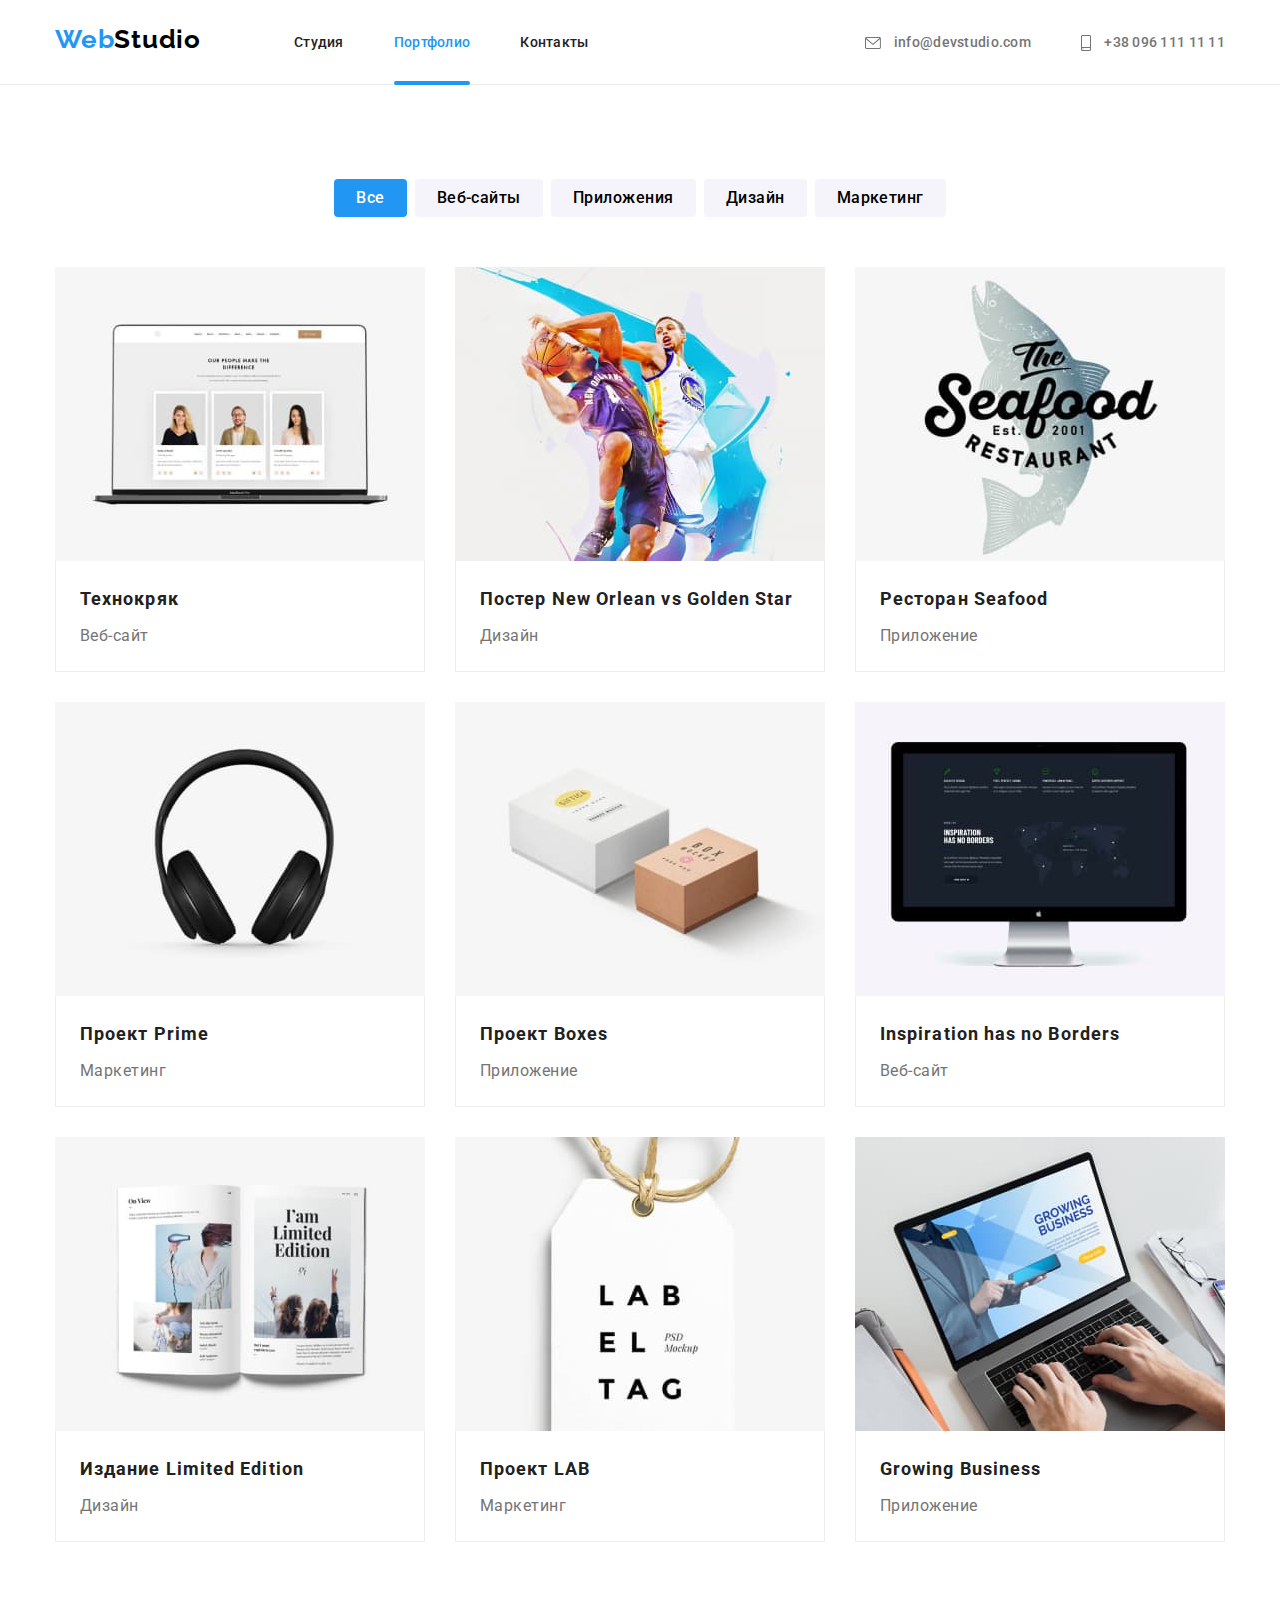
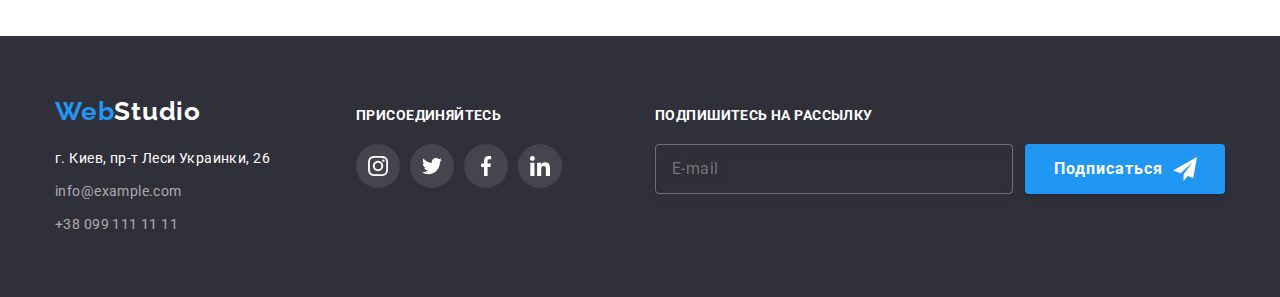
==== portfolio.html @ 11c01fbc "Делает рефакторинг css (кроме портфолио)" ====
<!DOCTYPE html>
<html lang="ru">

<head>
    <meta charset="UTF-8">
    <meta http-equiv="X-UA-Compatible" content="IE=edge">
    <meta name="viewport" content="width=device-width, initial-scale=1.0">
    <title>Document</title>
    <link rel="preconnect" href="https://fonts.googleapis.com">
    <link rel="preconnect" href="https://fonts.gstatic.com" crossorigin>
    <link href="https://fonts.googleapis.com/css2?family=Raleway:wght@700&family=Roboto:wght@400;500;700;900&display=swap"
        rel="stylesheet">
    <link rel="stylesheet" href="https://cdnjs.cloudflare.com/ajax/libs/modern-normalize/1.1.0/modern-normalize.min.css">
    <link rel="stylesheet" href="./css/styles.css">
    <link rel="stylesheet" href="./css/main.css">
</head>

<body>
    <header class="header">
        <div class="container navigation">
            <nav>
                <a href="" class="logo">Web<span class="logopart1">Studio</span>
                </a>
                <ul class="nav">
                    <li class="nav-item"><a href="./index.html" class="nav-link">Студия</a></li>
                    <li class="nav-item"><a href="./portfolio.html" class="nav-link current">Портфолио</a></li>
                    <li class="nav-item"><a href="" class="nav-link">Контакты</a></li>
                </ul>
            </nav>
            <ul class="header-contacts">
                <li class="header-contacts-item"><a href="mailto:info@devstudio.com"
                        class="header-contacts-link">
                        <svg class="header-icon mail" width="16" height="12">
                            <use href="./images/icons.svg#mail"></use>
                        </svg>
                        info@devstudio.com</a></li>
                <li class="header-contacts-item"><a href="tel:+380961111111" class="header-contacts-link">
                    <svg class="header-icon tel" width="10" height="16">
                        <use href="./images/icons.svg#tel"></use>
                    </svg>
                    +38 096 111 11 11</a></li>
            </ul>
        </div>

    </header>
    <main>
        
        <section class="portfolio">
            <div class="container">
                <h1 class="visually-hidden">Наши работы</h1>
                <ul class="portfolio-filter">
                    <li class="filter-item"><button type="button" class="portfolio-link current">Все</button></li>
                    <li class="filter-item"><button type="button" class="portfolio-link">Веб-сайты</button></li>
                    <li class="filter-item"><button type="button" class="portfolio-link">Приложения</button></li>
                    <li class="filter-item"><button type="button" class="portfolio-link">Дизайн</button></li>
                    <li class="filter-item"><button type="button" class="portfolio-link">Маркетинг</button></li>
                </ul>
                <ul class="portfolio-list">
                    <li class="portfolio-element">
                        <a href="" class="portfolio-element-link">
                            <div class="portfolio-thumb">
                            <img src="./images/img-1.jpg" alt="Изображение сайта на мониторе" width="370" height="294">
                            <p class="portfolio-text">Технокряк это современная площадка распространения коронавируса. Компании используют эту платформу для цифрового
                            шпионажа и атак на защищённые сервера конкурентов.</p>
                            </div>
                        <div class="portfolio-container">
                        <h2 class="portfolio-title">Технокряк</h2>
                        <p class="portfolio-item">Веб-сайт</p>
                        </div>
                        </a>
                    </li>
                    <li class="portfolio-element">
                        <a href="" class="portfolio-element-link">
                            <div class="portfolio-thumb">
                            <img src="./images/img-2.jpg" alt="Два баскетболиста" width="370" height="294">
                            <p class="portfolio-text">Технокряк это современная площадка распространения коронавируса. Компании используют эту
                            платформу для цифрового
                            шпионажа и атак на защищённые сервера конкурентов.</p>
                            </div>
                        <div class="portfolio-container">
                        <h2 class="portfolio-title">Постер <span lang="en">New Orlean vs Golden Star</span></h2>
                        <p class="portfolio-item">Дизайн</p>
                        </div>
                        </a>
                    </li>
                    <li class="portfolio-element">
                        <a href="" class="portfolio-element-link">
                            <div class="portfolio-thumb">
                            <img src="./images/img-3.jpg" alt="Логотип ресторана" width="370" height="294">
                            <p class="portfolio-text">Технокряк это современная площадка распространения коронавируса. Компании используют эту
                                платформу для цифрового
                                шпионажа и атак на защищённые сервера конкурентов.</p>
                            </div>
                        <div class="portfolio-container">
                        <h2 class="portfolio-title">Ресторан <span lang="en">Seafood</span></h2>
                        <p class="portfolio-item">Приложение</p>
                        </div>
                        </a>
                    </li>
                    <li class="portfolio-element">
                        <a href="" class="portfolio-element-link">
                            <div class="portfolio-thumb">
                            <img src="./images/img-4.jpg" alt="Наушники" width="370" height="294">
                            <p class="portfolio-text">Технокряк это современная площадка распространения коронавируса. Компании используют эту
                                платформу для цифрового
                                шпионажа и атак на защищённые сервера конкурентов.</p>
                            </div>
                        <div class="portfolio-container">
                        <h2 class="portfolio-title">Проект <span lang="en">Prime</span></h2>
                        <p class="portfolio-item">Маркетинг</p>
                        </div>
                        </a>
                    </li>
                    <li class="portfolio-element">
                        <a href="" class="portfolio-element-link">
                            <div class="portfolio-thumb">
                            <img src="./images/img-5.jpg" alt="Две коробки из картона" width="370" height="294">
                            <p class="portfolio-text">Технокряк это современная площадка распространения коронавируса. Компании используют эту
                                платформу для цифрового
                                шпионажа и атак на защищённые сервера конкурентов.</p>
                            </div>
                        <div class="portfolio-container">
                        <h2 class="portfolio-title">Проект <span lang="en">Boxes</span></h2>
                        <p class="portfolio-item">Приложение</p>
                        </div>
                        </a>
                    </li>
                    <li class="portfolio-element">
                        <a href="" class="portfolio-element-link">
                            <div class="portfolio-thumb">
                            <img src="./images/img-6.jpg" alt="Монитор компьютера" width="370" height="294">
                            <p class="portfolio-text">Технокряк это современная площадка распространения коронавируса. Компании используют эту
                                платформу для цифрового
                                шпионажа и атак на защищённые сервера конкурентов.</p>
                            </div>
                        <div class="portfolio-container">
                        <h2 lang="en" class="portfolio-title">Inspiration has no Borders</h2>
                        <p class="portfolio-item">Веб-сайт</p>
                        </div>
                        </a>
                    </li>
                    <li class="portfolio-element">
                        <a href="" class="portfolio-element-link">
                            <div class="portfolio-thumb">
                            <img src="./images/img-7.jpg" alt="Раскрытая книга" width="370" height="294">
                            <p class="portfolio-text">Технокряк это современная площадка распространения коронавируса. Компании используют эту
                                платформу для цифрового
                                шпионажа и атак на защищённые сервера конкурентов.</p>
                            </div>
                        <div class="portfolio-container">
                        <h2 class="portfolio-title">Издание <span lang="en">Limited Edition</span></h2>
                        <p class="portfolio-item">Дизайн</p>
                        </div>
                        </a>
                    </li>
                    <li class="portfolio-element">
                        <a href="" class="portfolio-element-link">
                            <div class="portfolio-thumb">
                            <img src="./images/img-8.jpg" alt="Ярлык для одежды" width="370" height="294">
                            <p class="portfolio-text">Технокряк это современная площадка распространения коронавируса. Компании используют эту
                                платформу для цифрового
                                шпионажа и атак на защищённые сервера конкурентов.</p>
                            </div>
                        <div class="portfolio-container">
                        <h2 class="portfolio-title">Проект <span lang="en">LAB</span></h2>
                        <p class="portfolio-item">Маркетинг</p>
                        </div>
                        </a>
                    </li>
                    <li class="portfolio-element">
                        <a href="" class="portfolio-element-link">
                            <div class="portfolio-thumb">
                            <img src="./images/img-9.jpg" alt="Создание приложения на ноутбуке" width="370" height="294">
                            <p class="portfolio-text">Технокряк это современная площадка распространения коронавируса. Компании используют эту
                                платформу для цифрового
                                шпионажа и атак на защищённые сервера конкурентов.</p>
                            </div>
                        <div class="portfolio-container">
                        <h2 lang="en" class="portfolio-title">Growing Business</h2>
                        <p class="portfolio-item">Приложение</p>
                        </div>
                        </a>
                    </li>
                </ul>
            </div>
        </section>
    </main>

    <footer class="footer">
        <div class="container footer-central">
            <div class="footer-adress">
                <a href="" class="logo-footer">Web<span class="logopart2">Studio</span>
                </a>
                <address>
                    <p class="street-address">г. Киев, пр-т Леси Украинки, 26</p>
                    <ul class="footer-contacts">
                        <li class="footer-contacts-item mail"><a href="mailto:info@example.com"
                                class="footer-contacts-link">info@example.com</a></li>
                        <li class="footer-contacts-item"><a href="tel:+380991111111" class="footer-contacts-link">+38 099
                                111 11 11</a>
                        </li>
                    </ul>
                </address>
            </div>
            <div class="container footer-icon">
                <p class="go">Присоединяйтесь</p>
                <ul class="footer-icon-list">
                    <li class="footer-icon-item">
                        <a href="" class="footer-icon-link">
                            <svg class="footer-icon" width="20" height="20">
                                <use href="./images/icons.svg#instagram"></use>
                            </svg>
                        </a>
                    </li>
                    <li class="footer-icon-item">
                        <a href="" class="footer-icon-link">
                            <svg class="footer-icon" width="20" height="20">
                                <use href="./images/icons.svg#twitter"></use>
                            </svg>
                        </a>
                    </li>
                    <li class="footer-icon-item">
                        <a href="" class="footer-icon-link">
                            <svg class="footer-icon" width="20" height="20">
                                <use href="./images/icons.svg#facebook"></use>
                            </svg>
                        </a>
                    </li>
                    <li class="footer-icon-item">
                        <a href="" class="footer-icon-link">
                            <svg class="footer-icon" width="20" height="20">
                                <use href="./images/icons.svg#linkedin"></use>
                            </svg>
                        </a>
                    </li>
                </ul>
            </div>
            <div class="container online">
                <p class="online-title">Подпишитесь на рассылку</p>
                <form class="online-form">
                    <label for="online-email" class="modal-lable"></label>
                    <input type="email" name="online-email" class="online-input" placeholder="E-mail">
                    <button type="submit" class="online-btn">
                        <svg class="online-icon" width="24" height="24">
                            <use href="./images/icons.svg#fly"></use>
                        </svg>
                        Подписаться</button>
                </form>
            </div>
        </div>
    </footer>
</body>

</html>
---- css/styles.css ----
/* Сайт Студия */

/* Логотип */

/* site-nav-header*/

/*Hero*/

/*Section*/

/* --Icon-- */

/* Clients */

/*Footer*/

/* --Icon footer-- */

/* Сайт Портфолио */
.portfolio-thumb {
  position: relative;
  opacity: 1;
  overflow: hidden;
}

.portfolio-thumb:hover::before {
  opacity: 1;
}

.portfolio-thumb::before {
  display: inline-block;
  content: "";
  position: absolute;
  width: 100%;
  height: 100%;
  opacity: 0;
}

.portfolio-text {
  position: absolute;
  top: 0;
  left: 0;
  width: 100%;
  height: 100%;
  padding: 63px 24px;

  font-size: 18px;
  line-height: 1.56;
  letter-spacing: 0.03em;
  color: var(--primary-light-color);
  background-color: rgba(33, 150, 243, 0.9);

  transform: translateY(101%);

  transition-duration: var(--duration);
  transition-timing-function: var(--timing);
}

.portfolio-title {
  font-weight: 700;
  font-size: 18px;
  line-height: 2;
  letter-spacing: 0.06em;
  margin-top: 0;
  margin-bottom: 4px;

  color: var(--primary-text-color);
}

.portfolio-list {
  display: flex;
  flex-wrap: wrap;
  padding-left: 0;
  margin-top: 0;
  margin-bottom: 0;
}

.portfolio-item {
  color: var(--paragraph-text-color);
  font-weight: 400;
  font-size: 16px;
  line-height: 1.87;
  letter-spacing: 0.03em;
}

.portfolio-container {
  box-sizing: border-box;
  padding-top: 20px;
  padding-right: 24px;
  padding-bottom: 20px;
  padding-left: 24px;

  border-right: 1px solid #eeeeee;
  border-bottom: 1px solid #eeeeee;
  border-left: 1px solid #eeeeee;
}

.portfolio-element {
  width: calc((100% - 60px) / 3);
  margin-right: 30px;
  margin-bottom: 30px;
  background-color: var(--primary-light-color);
}

.portfolio-element:hover,
.portfolio-element:focus,
.portfolio-element-link:hover,
.portfolio-element-link:focus {
  box-shadow: 0px 1px 1px rgba(0, 0, 0, 0.12), 0px 4px 4px rgba(0, 0, 0, 0.06),
    1px 4px 6px rgba(0, 0, 0, 0.16);
}

.portfolio-element-link:hover .portfolio-text,
.portfolio-element-link:focus .portfolio-text {
  transform: translateY(0);
}

.portfolio-element:nth-child(3n) {
  margin-right: 0;
}

.portfolio-element:nth-last-child(-n + 3) {
  margin-bottom: 0;
}

.portfolio-element-link {
  display: block;

  transition-property: box-shadow;
  transition-duration: var(--duration);
  transition-timing-function: var(--timing);
}
---- css/main.css ----
@charset "UTF-8";
:root {
  --primary-text-color: #212121;
  --paragraph-text-color: #757575;
  /*цвет параграфов*/
  --title-text-color: #212121;
  /*цвет заголовков*/
  --accent-color: #2196f3;
  /*цвет акцентов*/
  --primary-light-color: #ffffff;
  /*цвет преимущественного*/
  --adress-text-color: rgba(255, 255, 255, 0.6);
  /*цвет текста в футере*/
  --logo-part1-color: #000000;
  --bgc-team-color: #f5f4fa;
  --icon-color: #afb1b8;
  --duration: 250ms;
  --timing: cubic-bezier(0.4, 0, 0.2, 1);
}

body {
  margin: 0;
  color: var(--primary-text-color);
  font-family: Roboto, sans-serif;
  font-size: 14px;
}

.container {
  width: 1200px;
  padding-right: 15px;
  padding-left: 15px;
  margin-right: auto;
  margin-left: auto;
}

ul {
  list-style: none;
}

a {
  text-decoration: none;
}

img {
  display: block;
  max-width: 100%;
  height: auto;
}

.visually-hidden {
  position: absolute;
  white-space: nowrap;
  width: 1px;
  height: 1px;
  overflow: hidden;
  border: 0;
  padding: 0;
  clip: rect(0 0 0 0);
  clip-path: inset(50%);
  margin: -1px;
}

.section {
  padding-top: 94px;
  padding-bottom: 94px;
}

.portfolio {
  padding-top: 94px;
  padding-bottom: 94px;
}

.logo {
  color: var(--accent-color);
  font-family: Raleway, sans-serif;
  font-weight: 700;
  font-size: 26px;
  line-height: 1.19;
  letter-spacing: 0.03em;
  margin-right: 93px;
  padding-top: 24px;
  padding-bottom: 25px;
}

.logopart1 {
  color: var(--logo-part1-color);
  font-family: Raleway, sans-serif;
  font-weight: 700;
  font-size: 26px;
  line-height: 1.19;
  letter-spacing: 0.03em;
}

.logopart2 {
  color: var(--primary-light-color);
  font-family: Raleway, sans-serif;
  font-weight: 700;
  font-size: 26px;
  line-height: 1.19;
  letter-spacing: 0.03em;
}

.logo-footer {
  color: var(--accent-color);
  font-family: Raleway, sans-serif;
  font-weight: 700;
  font-size: 26px;
  line-height: 1.19;
  letter-spacing: 0.03em;
  display: block;
  margin-bottom: 20px;
  margin-right: 0;
}

.nav,
.header-contacts,
.list,
.footer-contacts,
p {
  padding: 0;
  margin: 0;
}

nav,
.nav {
  display: flex;
}

.header {
  border-bottom: 1px solid #ececec;
}

.container.navigation {
  display: flex;
  align-items: center;
}

.nav .nav-item:not(:last-child) {
  margin-right: 50px;
}

.nav .nav-link {
  display: block;
  padding-top: 32px;
  padding-bottom: 32px;
  color: var(--title-text-color);
  font-weight: 500;
  line-height: 1.43;
  letter-spacing: 0.02em;
  transition-property: color;
  transition-duration: var(--duration);
  transition-timing-function: var(--timing);
  position: relative;
}

.nav .nav-link:hover,
.nav .nav-link:focus {
  color: var(--accent-color);
}

.nav .nav-link.current {
  color: var(--accent-color);
}

.nav-link.current::after {
  display: inline-block;
  position: absolute;
  content: "";
  width: 100%;
  height: 4px;
  border-radius: 2px;
  background-color: var(--accent-color);
  left: 0;
  bottom: -1px;
}

.header-contacts {
  display: flex;
  margin-left: auto;
  align-items: center;
  justify-content: center;
}

.header-contacts-item:not(:last-child) {
  margin-right: 50px;
}

.header-icon.mail {
  margin-bottom: 0;
  fill: currentColor;
  vertical-align: middle;
  margin-right: 10px;
}

.header-icon.tel {
  fill: currentColor;
  vertical-align: middle;
  margin-right: 10px;
}

.header-icon:focus,
.header-icon:hover {
  fill: var(--accent-color);
}

.header-contacts-link {
  display: block;
  padding-top: 32px;
  padding-bottom: 32px;
  color: var(--paragraph-text-color);
  font-weight: 500;
  line-height: 1.43;
  letter-spacing: 0.02em;
  transition-property: color;
  transition-duration: var(--duration);
  transition-timing-function: var(--timing);
}

.header-contacts-link:hover,
.header-contacts-link:focus {
  color: var(--accent-color);
}

.hero {
  background-color: #2f303a;
  text-align: center;
  padding: 200px 0;
}

.linear {
  max-width: 1600px;
  background-image: linear-gradient(rgba(47, 48, 58, 0.4), rgba(47, 48, 58, 0.4)), url(../images/background.jpg);
  background-repeat: no-repeat;
  background-position: center;
  background-size: auto;
  margin: 0 auto;
}

.hero-title {
  color: var(--primary-light-color);
  font-weight: 900;
  font-size: 44px;
  line-height: 1.36;
  margin-left: auto;
  margin-right: auto;
  width: 696px;
  text-align: center;
  letter-spacing: 0.06em;
  text-transform: uppercase;
  margin-top: 0;
  margin-bottom: 30px;
}

.btn {
  background-color: var(--accent-color);
  color: var(--primary-light-color);
  font-family: Roboto, sans-serif;
  font-weight: 700;
  font-size: 16px;
  line-height: 1.88;
  letter-spacing: 0.06em;
  cursor: pointer;
  border: none;
  border-radius: 4px;
  padding-top: 10px;
  padding-right: 32px;
  padding-bottom: 10px;
  padding-left: 32px;
  transition-property: background-color;
  transition-duration: var(--duration);
  transition-timing-function: var(--timing);
}

.btn:hover,
.btn:focus {
  background-color: #188ce8;
}

.list {
  display: flex;
}

.work-thumb {
  position: relative;
}

.work-element {
  display: flex;
  align-items: center;
  justify-content: center;
  position: absolute;
  width: 370px;
  height: 70px;
  bottom: 0;
  background-color: rgba(47, 48, 58, 0.8);
}

.work-title {
  font-weight: 700;
  font-size: 14px;
  line-height: 1.43;
  letter-spacing: 0.03em;
  text-transform: uppercase;
  margin-top: 0;
  margin-bottom: 0;
  color: var(--primary-light-color);
}

.list-work {
  width: 370px;
  margin-right: 30px;
}

.benefits-container {
  width: 270px;
  height: 120px;
  box-sizing: border-box;
  background-color: var(--bgc-team-color);
  border-radius: 4px;
  margin-bottom: 30px;
  display: flex;
  align-items: center;
  justify-content: center;
}

.benefits-icon {
  width: 70px;
  height: 70px;
  background-color: var(--bgc-team-color);
}

.section-title {
  font-weight: 700;
  line-height: 1.43;
  letter-spacing: 0.03em;
  text-transform: uppercase;
  margin-top: 0;
  margin-bottom: 10px;
}

.section .paragraph {
  color: var(--paragraph-text-color);
  font-weight: 400;
  line-height: 1.71;
  letter-spacing: 0.03em;
}

.section.work {
  padding-top: 0;
  margin-bottom: 0;
}

.list-work:nth-child(3n) {
  margin-right: 0;
}

.work,
.team-title,
.clients-title {
  margin-top: 0;
  margin-bottom: 50px;
  font-weight: 700;
  font-size: 36px;
  line-height: 1.67;
  text-align: center;
  letter-spacing: 0.03em;
}

.team {
  background-color: var(--bgc-team-color);
}

.team-container {
  box-sizing: border-box;
  padding: 30px 32px;
  text-align: center;
  border-radius: 0px 0px 4px 4px;
}

.list .list-item {
  background-color: var(--primary-light-color);
  width: 270px;
  margin-right: 30px;
}

.list-item.team {
  box-shadow: 0px 1px 3px rgba(0, 0, 0, 0.12), 0px 1px 1px rgba(0, 0, 0, 0.14), 0px 2px 1px rgba(0, 0, 0, 0.2);
  border-radius: 0px 0px 4px 4px;
}

.list-item:nth-child(4n) {
  margin-right: 0;
}

.team-name {
  margin-top: 0;
  margin-bottom: 10px;
  font-weight: 500;
  font-size: 16px;
  line-height: 1.19;
  letter-spacing: 0.03em;
}

.profession {
  color: var(--paragraph-text-color);
  font-weight: 400;
  font-size: 16px;
  line-height: 1.19;
  letter-spacing: 0.03em;
  margin-bottom: 16px;
}

.team-list {
  display: flex;
  justify-content: center;
  padding-left: 0;
}

.team-item + .team-item {
  margin-left: 10px;
}

.team-link {
  width: 44px;
  height: 44px;
  border-radius: 50px;
  background-color: var(--primary-light-color);
  display: flex;
  align-items: center;
  justify-content: center;
  color: var(--icon-color);
  transition-property: color, background-color;
  transition-duration: var(--duration);
  transition-timing-function: var(--timing);
}

.team-link:hover,
.team-link:focus {
  background-color: var(--accent-color);
  color: var(--primary-light-color);
}

.team-icon {
  fill: currentColor;
}

.clients-link {
  display: flex;
  width: 170px;
  height: 92px;
  justify-content: center;
  align-items: center;
  color: var(--icon-color);
  border-radius: 4px;
  border: 1px solid var(--icon-color);
  transition-property: color, border-color;
  transition-duration: var(--duration);
  transition-timing-function: var(--timing);
}

.clients-link:hover,
.clients-link:focus {
  color: var(--accent-color);
  border-color: var(--accent-color);
}

.clients-list {
  display: flex;
  padding-left: 0;
  margin: 0;
}

.clients-item + .clients-item {
  margin-left: 30px;
}

.clients-icon {
  fill: currentColor;
}

.footer {
  background-color: #2f303a;
  padding-top: 60px;
  padding-bottom: 60px;
}

.street-address {
  color: var(--primary-light-color);
  font-style: normal;
  font-weight: 400;
  line-height: 1.71;
  letter-spacing: 0.03em;
  margin-bottom: 9px;
}

.footer-contacts-link {
  color: rgba(255, 255, 255, 0.6);
  font-style: normal;
  font-weight: 400;
  line-height: 1.71;
  letter-spacing: 0.03em;
  transition-property: color;
  transition-duration: var(--duration);
  transition-timing-function: var(--timing);
}

.mail {
  margin-bottom: 9px;
}

.footer-contacts-link:hover,
.footer-contacts-link:focus {
  color: var(--accent-color);
}

.footer-central {
  display: flex;
  align-items: baseline;
}

.footer-adress {
  min-width: 231px;
  margin-right: 70px;
}

.container .footer-icon {
  display: flex;
  flex-wrap: wrap;
  width: 206px;
  justify-content: flex-start;
  padding: 0;
  margin: 0;
}

.go {
  color: var(--primary-light-color);
  font-style: normal;
  font-weight: 700;
  font-size: 14px;
  line-height: 1.14;
  letter-spacing: 0.03em;
  text-transform: uppercase;
  margin-bottom: 20px;
}

.footer-icon-list {
  display: flex;
  padding: 0;
  margin: 0;
}

.footer-icon-item + .footer-icon-item {
  margin-left: 10px;
}

.footer-icon-link {
  display: flex;
  width: 44px;
  height: 44px;
  border-radius: 50px;
  background-color: rgba(255, 255, 255, 0.1);
  fill: var(--primary-light-color);
  align-items: center;
  justify-content: center;
  transition-property: background-color;
  transition-duration: var(--duration);
  transition-timing-function: var(--timing);
}

.footer-icon-link:hover,
.footer-icon-link:focus {
  background-color: var(--accent-color);
}

.container .online {
  display: flex;
  flex-wrap: wrap;
  width: 570px;
  padding: 0;
  margin-left: 93px;
}

.online-form {
  display: flex;
}

.online-title {
  color: var(--primary-light-color);
  font-style: normal;
  font-weight: 700;
  font-size: 14px;
  line-height: 1.14;
  letter-spacing: 0.03em;
  text-transform: uppercase;
  margin-bottom: 20px;
}

.online-input {
  width: 358px;
  height: 50px;
  margin-right: 12px;
  padding-left: 16px;
  background-color: transparent;
  border: 1px solid rgba(255, 255, 255, 0.3);
  box-sizing: border-box;
  filter: drop-shadow(0px 4px 4px rgba(0, 0, 0, 0.15));
  border-radius: 4px;
  outline: none;
  font-size: 16px;
  line-height: 1.25;
  letter-spacing: 0.03em;
  color: rgba(255, 255, 255, 0.6);
  transition-property: border-color;
  transition-duration: var(--duration);
  transition-timing-function: var(--timing);
}

.online-input:hover,
.online-input:focus {
  border-color: var(--accent-color);
}

.online-btn {
  position: relative;
  background-color: var(--accent-color);
  color: var(--primary-light-color);
  font-family: Roboto, sans-serif;
  font-weight: 700;
  font-size: 16px;
  line-height: 1.88;
  letter-spacing: 0.06em;
  border: none;
  box-shadow: 0px 4px 4px rgba(0, 0, 0, 0.15);
  border-radius: 4px;
  padding-top: 10px;
  padding-right: 62px;
  padding-bottom: 10px;
  padding-left: 29px;
  width: 200px;
}

.online-icon {
  position: absolute;
  right: 28px;
  top: 50%;
  transform: translateY(-50%);
}

.backdrop {
  width: 100vw;
  height: 100vh;
  background-color: rgba(0, 0, 0, 0.2);
  position: fixed;
  top: 0;
  transition: opacity 250ms, visibility 250ms;
}

.is-hidden {
  opacity: 0;
  pointer-events: 0;
  visibility: hidden;
}

.modal {
  width: 528px;
  min-height: 581px;
  background-color: var(--primary-light-color);
  border-radius: 4px;
  padding: 40px;
  box-shadow: 0px 1px 3px rgba(0, 0, 0, 0.12), 0px 1px 1px rgba(0, 0, 0, 0.14), 0px 2px 1px rgba(0, 0, 0, 0.2);
  position: absolute;
  top: 50%;
  left: 50%;
  transform: translate(-50%, -50%);
  transition: transform 500ms;
}

.modal-close-btn {
  display: flex;
  width: 30px;
  height: 30px;
  border-radius: 50%;
  border: 1px solid rgba(0, 0, 0, 0.1);
  background-color: transparent;
  position: absolute;
  top: 8px;
  right: 8px;
  align-items: center;
  transition-property: fill;
  transition-duration: var(--duration);
  transition-timing-function: var(--timing);
}

.modal-close-btn:hover,
.modal-close-btn:focus {
  fill: var(--accent-color);
}

.form-field {
  margin-bottom: 10px;
}

.modal-title {
  font-weight: 700;
  font-size: 20px;
  line-height: 1.15;
  text-align: center;
  letter-spacing: 0.03em;
  text-shadow: 0px 4px 4px rgba(0, 0, 0, 0.25);
  margin-bottom: 12px;
}

.modal-input-wrap {
  position: relative;
}

.modal-icon {
  position: absolute;
  left: 12px;
  top: 50%;
  transform: translateY(-50%);
  transition-property: fill;
  transition-duration: var(--duration);
  transition-timing-function: var(--timing);
}

.modal-input {
  width: 100%;
  height: 40px;
  border: 1px solid rgba(33, 33, 33, 0.2);
  border-radius: 4px;
  padding-left: 42px;
  outline: none;
  transition-property: border-color;
  transition-duration: var(--duration);
  transition-timing-function: var(--timing);
}

.modal-input:focus,
.modal-input:hover {
  border-color: var(--accent-color);
  cursor: pointer;
}

.modal-input:focus + .modal-icon,
.modal-input:hover + .modal-icon {
  fill: var(--accent-color);
}

textarea {
  margin-bottom: 0;
}

.form-field-textarea {
  margin-bottom: 20px;
}

.modal-lable {
  font-size: 12px;
  line-height: 1.17;
  letter-spacing: 0.01em;
  color: var(--paragraph-text-color);
  margin-bottom: 4px;
  display: block;
}

.modal-text {
  font-size: 12px;
  line-height: 1.17;
  letter-spacing: 0.01em;
  width: 100%;
  height: 100%;
  color: rgba(117, 117, 117, 0.5);
  border: 1px solid rgba(33, 33, 33, 0.2);
  box-sizing: border-box;
  border-radius: 4px;
  padding: 12px 16px;
  resize: none;
  margin-bottom: 0;
  outline: none;
  transition-property: border-color;
  transition-duration: var(--duration);
  transition-timing-function: var(--timing);
}

.modal-text:hover,
.modal-text:focus {
  border-color: var(--accent-color);
  cursor: pointer;
}

.form-field-check {
  margin-bottom: 30px;
  display: flex;
  justify-content: center;
}

.modal-check-text {
  font-size: 14px;
  line-height: 1.71;
  letter-spacing: 0.03em;
  color: var(--paragraph-text-color);
  display: flex;
  align-items: center;
  text-align: center;
}

.modal-check-text span {
  width: 16px;
  height: 15px;
  border: 2px solid #000000;
  border-radius: 2px;
  margin-right: 7px;
  display: flex;
  align-items: center;
  justify-content: center;
}

.modal-check-text span:focus,
.modal-check-text span:hover {
  border-color: var(--accent-color);
}

.modal-check:checked + .modal-check-text > span {
  background-color: var(--accent-color);
  border: none;
}

.modal-check:focus + .modal-check-text > span {
  border-color: var(--accent-color);
}

.contract {
  color: var(--accent-color);
  margin-left: 5px;
  text-decoration: underline;
}

.modal-btn {
  background-color: var(--accent-color);
  color: var(--primary-light-color);
  font-family: Roboto, sans-serif;
  font-weight: 700;
  font-size: 16px;
  line-height: 1.88;
  letter-spacing: 0.06em;
  cursor: pointer;
  border: none;
  border-radius: 4px;
  padding-top: 10px;
  padding-right: 55px;
  padding-bottom: 10px;
  padding-left: 56px;
  margin-left: auto;
  margin-right: auto;
  display: flex;
  filter: drop-shadow(0px 4px 4px rgba(0, 0, 0, 0.25));
}

.backdrop.is-hidden .modal {
  transform: rotate(-300deg) scale(0.5);
}

.portfolio-filter {
  display: flex;
  padding-left: 0;
  margin-top: 0;
  margin-bottom: 50px;
  margin-left: auto;
  margin-right: auto;
  justify-content: center;
}

.portfolio-link {
  padding-top: 6px;
  padding-bottom: 6px;
  padding-left: 22px;
  padding-right: 22px;
}

.portfolio-filter .filter-item + .filter-item {
  margin-left: 8px;
}

.filter-item:hover,
.filter-item:focus {
  box-shadow: 0px 3px 1px rgba(0, 0, 0, 0.1), 0px 1px 2px rgba(0, 0, 0, 0.08), 0px 2px 2px rgba(0, 0, 0, 0.12);
  border-radius: 4px;
}

.portfolio-link {
  cursor: pointer;
  background-color: var(--bgc-team-color);
  font-family: Roboto, sans-serif;
  font-style: normal;
  font-weight: 500;
  font-size: 16px;
  line-height: 1.63;
  text-align: center;
  letter-spacing: 0.03em;
  border: none;
  border-radius: 4px;
  transition-property: box-shadow, color, background-color;
  transition-duration: var(--duration);
  transition-timing-function: var(--timing);
}

.portfolio-link:hover,
.portfolio-link:focus {
  background-color: var(--accent-color);
  color: var(--primary-light-color);
  box-shadow: 0px 3px 1px rgba(0, 0, 0, 0.1), 0px 1px 2px rgba(0, 0, 0, 0.08), 0px 2px 2px rgba(0, 0, 0, 0.12);
  border-radius: 4px;
}

.portfolio-link.current {
  color: var(--primary-light-color);
  background-color: var(--accent-color);
}

.portfolio-thumb {
  position: relative;
  opacity: 1;
  overflow: hidden;
}

.portfolio-thumb:hover::before {
  opacity: 1;
}

.portfolio-thumb::before {
  display: inline-block;
  content: "";
  position: absolute;
  width: 100%;
  height: 100%;
  opacity: 0;
}

.portfolio-text {
  position: absolute;
  top: 0;
  left: 0;
  width: 100%;
  height: 100%;
  padding: 63px 24px;
  font-size: 18px;
  line-height: 1.56;
  letter-spacing: 0.03em;
  color: var(--primary-light-color);
  background-color: rgba(33, 150, 243, 0.9);
  transform: translateY(101%);
  transition-duration: var(--duration);
  transition-timing-function: var(--timing);
}

.portfolio-title {
  font-weight: 700;
  font-size: 18px;
  line-height: 2;
  letter-spacing: 0.06em;
  margin-top: 0;
  margin-bottom: 4px;
  color: var(--primary-text-color);
}

.portfolio-list {
  display: flex;
  flex-wrap: wrap;
  padding-left: 0;
  margin-top: 0;
  margin-bottom: 0;
}

.portfolio-item {
  color: var(--paragraph-text-color);
  font-weight: 400;
  font-size: 16px;
  line-height: 1.87;
  letter-spacing: 0.03em;
}

.portfolio-container {
  box-sizing: border-box;
  padding-top: 20px;
  padding-right: 24px;
  padding-bottom: 20px;
  padding-left: 24px;
  border-right: 1px solid #eeeeee;
  border-bottom: 1px solid #eeeeee;
  border-left: 1px solid #eeeeee;
}

.portfolio-element {
  width: calc((100% - 60px) / 3);
  margin-right: 30px;
  margin-bottom: 30px;
  background-color: var(--primary-light-color);
}

.portfolio-element:hover,
.portfolio-element:focus,
.portfolio-element-link:hover,
.portfolio-element-link:focus {
  box-shadow: 0px 1px 1px rgba(0, 0, 0, 0.12), 0px 4px 4px rgba(0, 0, 0, 0.06), 1px 4px 6px rgba(0, 0, 0, 0.16);
}

.portfolio-element-link:hover .portfolio-text,
.portfolio-element-link:focus .portfolio-text {
  transform: translateY(0);
}

.portfolio-element:nth-child(3n) {
  margin-right: 0;
}

.portfolio-element:nth-last-child(-n + 3) {
  margin-bottom: 0;
}

.portfolio-element-link {
  display: block;
  transition-property: box-shadow;
  transition-duration: var(--duration);
  transition-timing-function: var(--timing);
}
/*# sourceMappingURL=main.css.map */
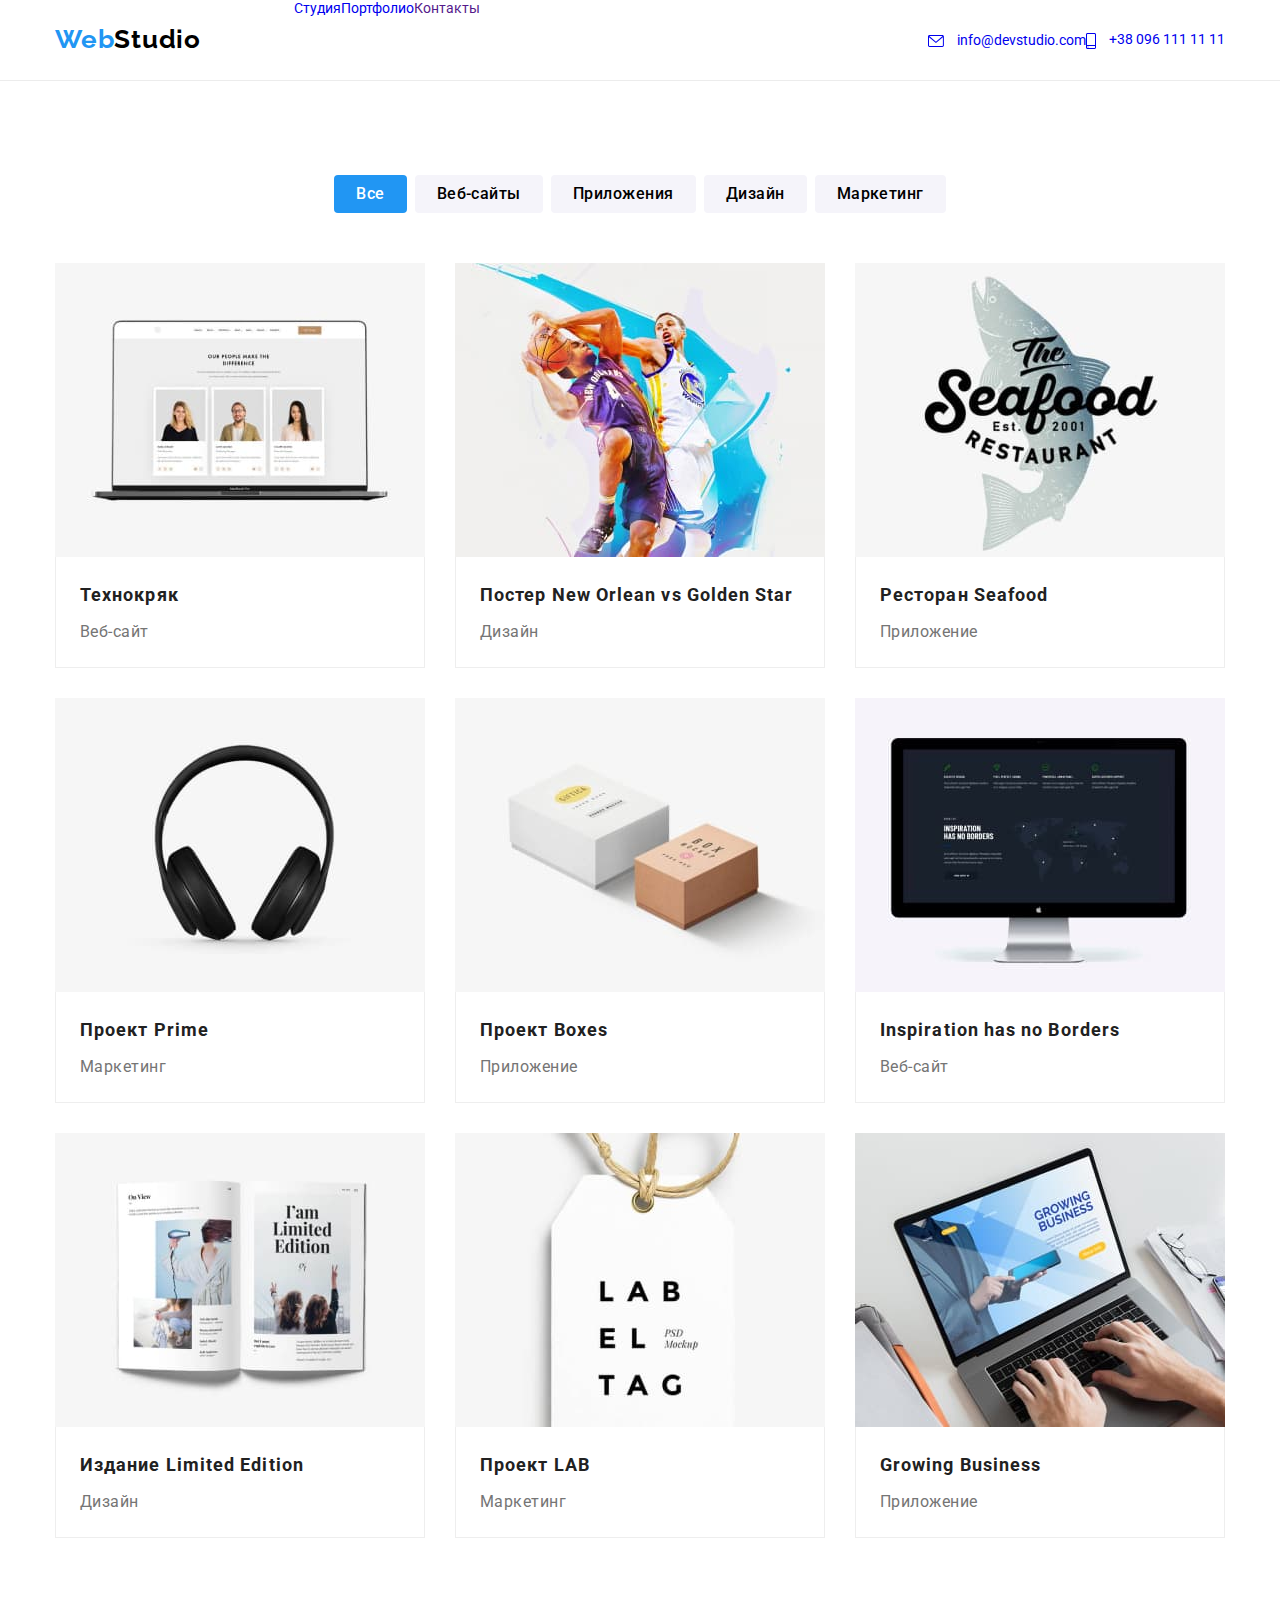
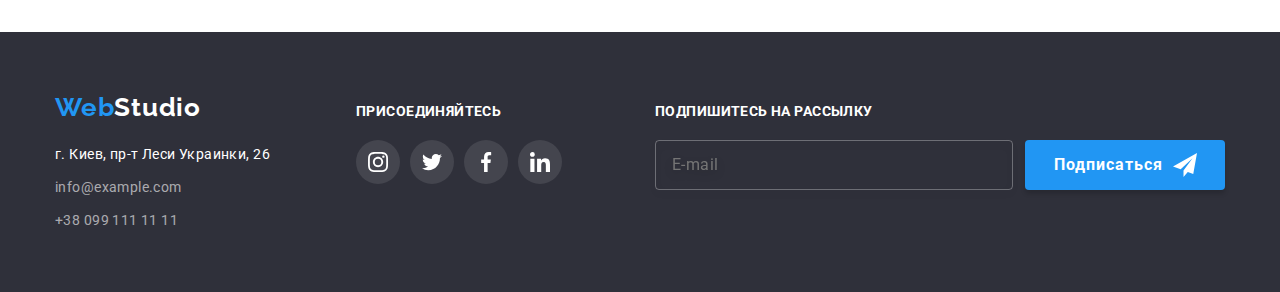
==== commit 8004c373: "Начинает делать БЭМ" ====
--- a/portfolio.html
+++ b/portfolio.html
@@ -11,7 +11,6 @@
     <link href="https://fonts.googleapis.com/css2?family=Raleway:wght@700&family=Roboto:wght@400;500;700;900&display=swap"
         rel="stylesheet">
     <link rel="stylesheet" href="https://cdnjs.cloudflare.com/ajax/libs/modern-normalize/1.1.0/modern-normalize.min.css">
-    <link rel="stylesheet" href="./css/styles.css">
     <link rel="stylesheet" href="./css/main.css">
 </head>
 
--- a/css/main.css
+++ b/css/main.css
@@ -135,11 +135,11 @@
   align-items: center;
 }
 
-.nav .nav-item:not(:last-child) {
+.nav .nav__nav-item:not(:last-child) {
   margin-right: 50px;
 }
 
-.nav .nav-link {
+.nav .nav__nav-link {
   display: block;
   padding-top: 32px;
   padding-bottom: 32px;
@@ -153,16 +153,15 @@
   position: relative;
 }
 
-.nav .nav-link:hover,
-.nav .nav-link:focus {
+.nav .nav__nav-link:hover, .nav .nav__nav-link:focus {
   color: var(--accent-color);
 }
 
-.nav .nav-link.current {
+.nav .nav__nav-link.current {
   color: var(--accent-color);
 }
 
-.nav-link.current::after {
+.nav__nav-link.current::after {
   display: inline-block;
   position: absolute;
   content: "";
@@ -181,7 +180,7 @@
   justify-content: center;
 }
 
-.header-contacts-item:not(:last-child) {
+.header-contacts__item:not(:last-child) {
   margin-right: 50px;
 }
 
@@ -203,7 +202,7 @@
   fill: var(--accent-color);
 }
 
-.header-contacts-link {
+.header-contacts__link {
   display: block;
   padding-top: 32px;
   padding-bottom: 32px;
@@ -216,8 +215,7 @@
   transition-timing-function: var(--timing);
 }
 
-.header-contacts-link:hover,
-.header-contacts-link:focus {
+.header-contacts__link:hover, .header-contacts__link:focus {
   color: var(--accent-color);
 }
 
@@ -225,15 +223,6 @@
   background-color: #2f303a;
   text-align: center;
   padding: 200px 0;
-}
-
-.linear {
-  max-width: 1600px;
-  background-image: linear-gradient(rgba(47, 48, 58, 0.4), rgba(47, 48, 58, 0.4)), url(../images/background.jpg);
-  background-repeat: no-repeat;
-  background-position: center;
-  background-size: auto;
-  margin: 0 auto;
 }
 
 .hero-title {
@@ -251,6 +240,15 @@
   margin-bottom: 30px;
 }
 
+.linear {
+  max-width: 1600px;
+  background-image: linear-gradient(rgba(47, 48, 58, 0.4), rgba(47, 48, 58, 0.4)), url(../images/background.jpg);
+  background-repeat: no-repeat;
+  background-position: center;
+  background-size: auto;
+  margin: 0 auto;
+}
+
 .btn {
   background-color: var(--accent-color);
   color: var(--primary-light-color);
@@ -271,8 +269,7 @@
   transition-timing-function: var(--timing);
 }
 
-.btn:hover,
-.btn:focus {
+.btn:hover, .btn:focus {
   background-color: #188ce8;
 }
 
@@ -323,13 +320,13 @@
   justify-content: center;
 }
 
-.benefits-icon {
+.benefits-container__icon {
   width: 70px;
   height: 70px;
   background-color: var(--bgc-team-color);
 }
 
-.section-title {
+.benefits-container__title {
   font-weight: 700;
   line-height: 1.43;
   letter-spacing: 0.03em;
@@ -434,8 +431,7 @@
   transition-timing-function: var(--timing);
 }
 
-.team-link:hover,
-.team-link:focus {
+.team-link:hover, .team-link:focus {
   background-color: var(--accent-color);
   color: var(--primary-light-color);
 }
@@ -458,8 +454,7 @@
   transition-timing-function: var(--timing);
 }
 
-.clients-link:hover,
-.clients-link:focus {
+.clients-link:hover, .clients-link:focus {
   color: var(--accent-color);
   border-color: var(--accent-color);
 }
@@ -504,13 +499,12 @@
   transition-timing-function: var(--timing);
 }
 
+.footer-contacts-link:hover, .footer-contacts-link:focus {
+  color: var(--accent-color);
+}
+
 .mail {
   margin-bottom: 9px;
-}
-
-.footer-contacts-link:hover,
-.footer-contacts-link:focus {
-  color: var(--accent-color);
 }
 
 .footer-central {
@@ -567,8 +561,7 @@
   transition-timing-function: var(--timing);
 }
 
-.footer-icon-link:hover,
-.footer-icon-link:focus {
+.footer-icon-link:hover, .footer-icon-link:focus {
   background-color: var(--accent-color);
 }
 
@@ -615,8 +608,7 @@
   transition-timing-function: var(--timing);
 }
 
-.online-input:hover,
-.online-input:focus {
+.online-input:hover, .online-input:focus {
   border-color: var(--accent-color);
 }
 
@@ -691,8 +683,7 @@
   transition-timing-function: var(--timing);
 }
 
-.modal-close-btn:hover,
-.modal-close-btn:focus {
+.modal-close-btn:hover, .modal-close-btn:focus {
   fill: var(--accent-color);
 }
 
@@ -736,8 +727,7 @@
   transition-timing-function: var(--timing);
 }
 
-.modal-input:focus,
-.modal-input:hover {
+.modal-input:focus, .modal-input:hover {
   border-color: var(--accent-color);
   cursor: pointer;
 }
@@ -783,8 +773,7 @@
   transition-timing-function: var(--timing);
 }
 
-.modal-text:hover,
-.modal-text:focus {
+.modal-text:hover, .modal-text:focus {
   border-color: var(--accent-color);
   cursor: pointer;
 }
@@ -816,8 +805,7 @@
   justify-content: center;
 }
 
-.modal-check-text span:focus,
-.modal-check-text span:hover {
+.modal-check-text span:focus, .modal-check-text span:hover {
   border-color: var(--accent-color);
 }
 
@@ -871,24 +859,15 @@
   justify-content: center;
 }
 
+.portfolio-filter .filter-item + .filter-item {
+  margin-left: 8px;
+}
+
 .portfolio-link {
   padding-top: 6px;
   padding-bottom: 6px;
   padding-left: 22px;
   padding-right: 22px;
-}
-
-.portfolio-filter .filter-item + .filter-item {
-  margin-left: 8px;
-}
-
-.filter-item:hover,
-.filter-item:focus {
-  box-shadow: 0px 3px 1px rgba(0, 0, 0, 0.1), 0px 1px 2px rgba(0, 0, 0, 0.08), 0px 2px 2px rgba(0, 0, 0, 0.12);
-  border-radius: 4px;
-}
-
-.portfolio-link {
   cursor: pointer;
   background-color: var(--bgc-team-color);
   font-family: Roboto, sans-serif;
@@ -905,8 +884,7 @@
   transition-timing-function: var(--timing);
 }
 
-.portfolio-link:hover,
-.portfolio-link:focus {
+.portfolio-link:hover, .portfolio-link:focus {
   background-color: var(--accent-color);
   color: var(--primary-light-color);
   box-shadow: 0px 3px 1px rgba(0, 0, 0, 0.1), 0px 1px 2px rgba(0, 0, 0, 0.08), 0px 2px 2px rgba(0, 0, 0, 0.12);
@@ -916,6 +894,12 @@
 .portfolio-link.current {
   color: var(--primary-light-color);
   background-color: var(--accent-color);
+}
+
+.filter-item:hover,
+.filter-item:focus {
+  box-shadow: 0px 3px 1px rgba(0, 0, 0, 0.1), 0px 1px 2px rgba(0, 0, 0, 0.08), 0px 2px 2px rgba(0, 0, 0, 0.12);
+  border-radius: 4px;
 }
 
 .portfolio-thumb {
@@ -998,10 +982,18 @@
   background-color: var(--primary-light-color);
 }
 
-.portfolio-element:hover,
-.portfolio-element:focus,
-.portfolio-element-link:hover,
-.portfolio-element-link:focus {
+.portfolio-element:hover, .portfolio-element:focus {
+  box-shadow: 0px 1px 1px rgba(0, 0, 0, 0.12), 0px 4px 4px rgba(0, 0, 0, 0.06), 1px 4px 6px rgba(0, 0, 0, 0.16);
+}
+
+.portfolio-element-link {
+  display: block;
+  transition-property: box-shadow;
+  transition-duration: var(--duration);
+  transition-timing-function: var(--timing);
+}
+
+.portfolio-element-link:hover, .portfolio-element-link:focus {
   box-shadow: 0px 1px 1px rgba(0, 0, 0, 0.12), 0px 4px 4px rgba(0, 0, 0, 0.06), 1px 4px 6px rgba(0, 0, 0, 0.16);
 }
 
@@ -1017,11 +1009,4 @@
 .portfolio-element:nth-last-child(-n + 3) {
   margin-bottom: 0;
 }
-
-.portfolio-element-link {
-  display: block;
-  transition-property: box-shadow;
-  transition-duration: var(--duration);
-  transition-timing-function: var(--timing);
-}
 /*# sourceMappingURL=main.css.map */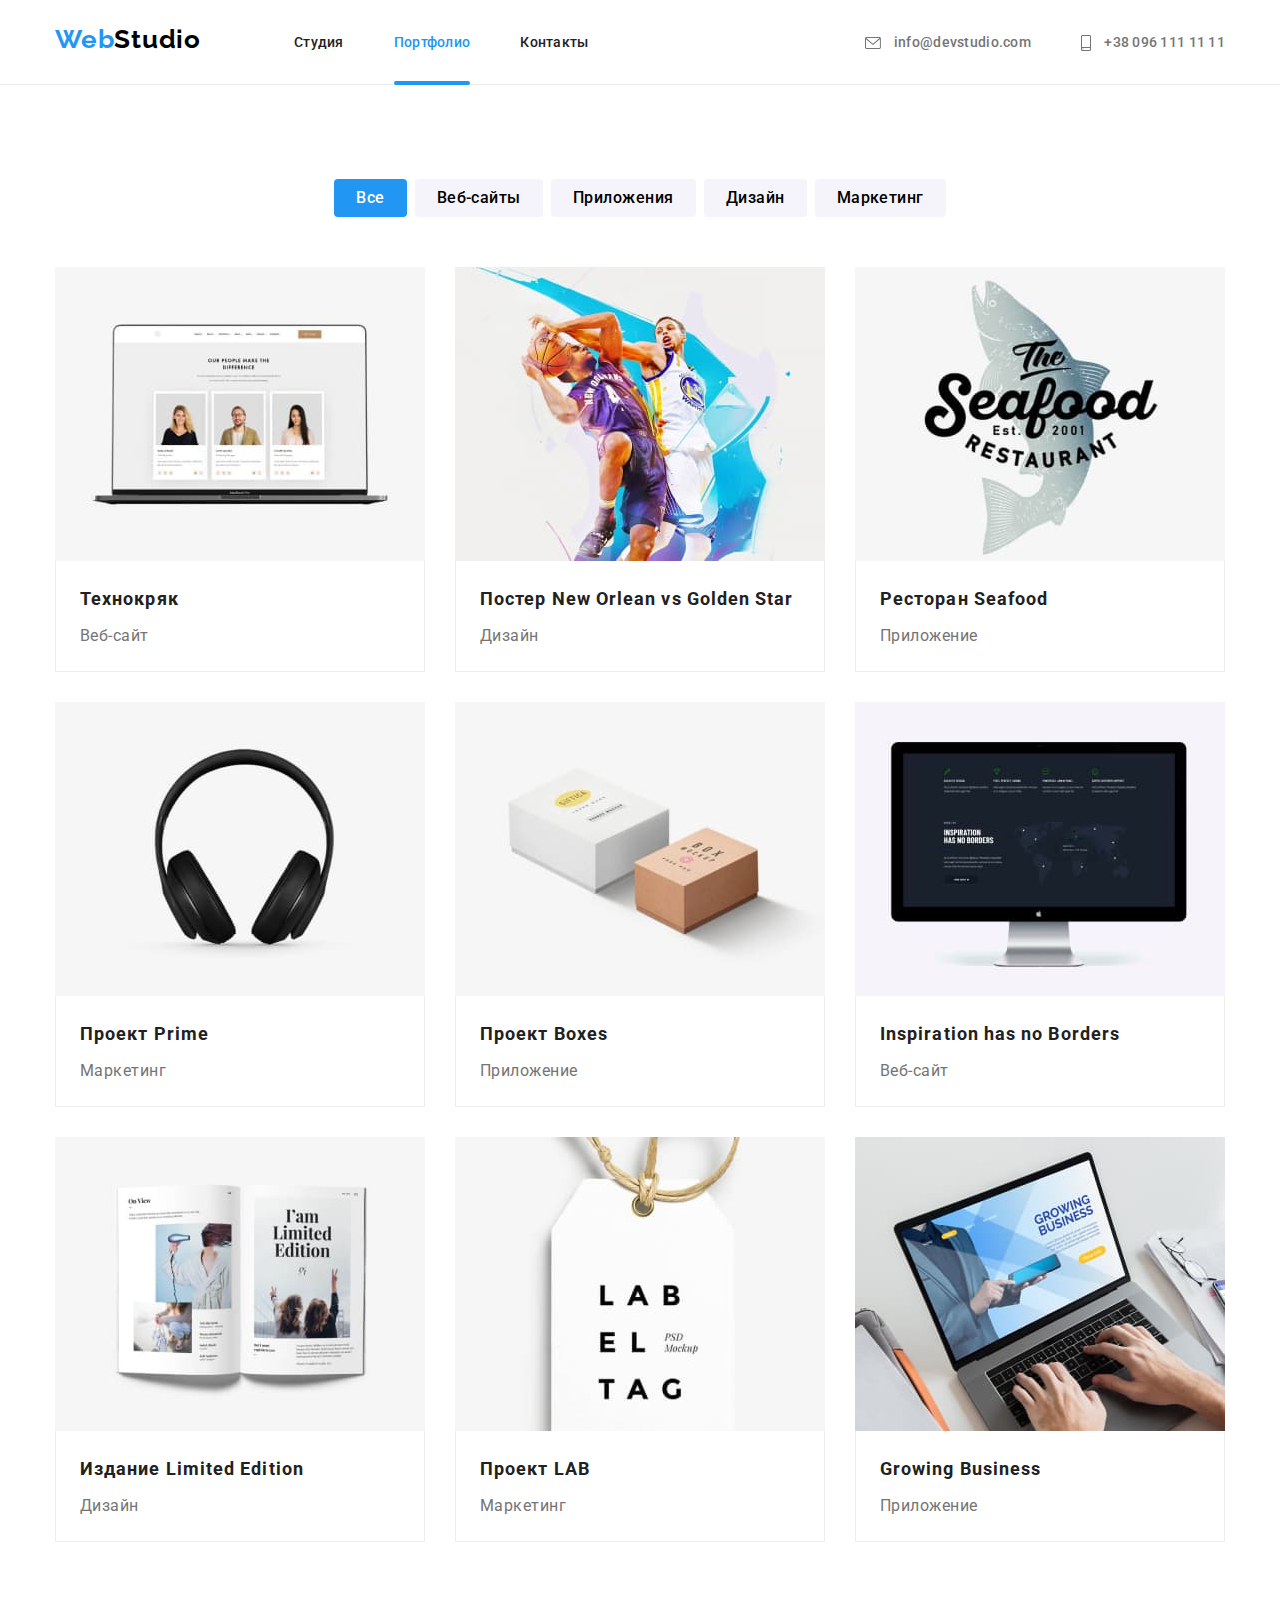
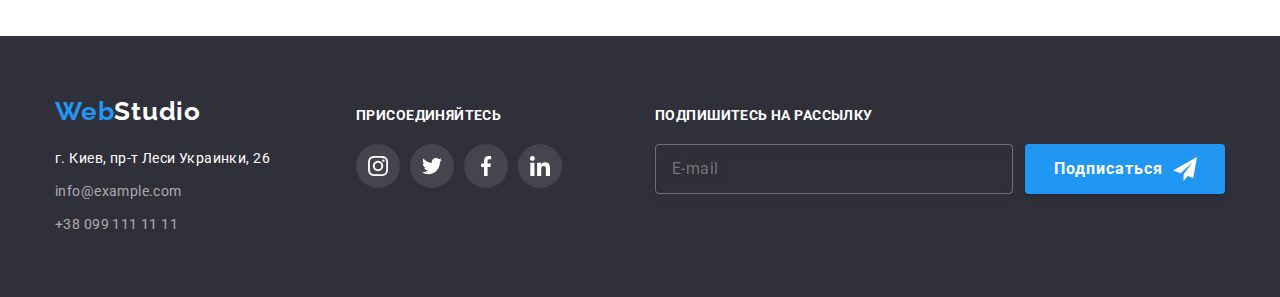
==== commit 698a6fd6: "Переименовывает по БЭМ" ====
--- a/portfolio.html
+++ b/portfolio.html
@@ -11,7 +11,7 @@
     <link href="https://fonts.googleapis.com/css2?family=Raleway:wght@700&family=Roboto:wght@400;500;700;900&display=swap"
         rel="stylesheet">
     <link rel="stylesheet" href="https://cdnjs.cloudflare.com/ajax/libs/modern-normalize/1.1.0/modern-normalize.min.css">
-    <link rel="stylesheet" href="./css/main.css">
+    <link rel="stylesheet" href="./css/main.min.css">
 </head>
 
 <body>
@@ -21,19 +21,19 @@
                 <a href="" class="logo">Web<span class="logopart1">Studio</span>
                 </a>
                 <ul class="nav">
-                    <li class="nav-item"><a href="./index.html" class="nav-link">Студия</a></li>
-                    <li class="nav-item"><a href="./portfolio.html" class="nav-link current">Портфолио</a></li>
-                    <li class="nav-item"><a href="" class="nav-link">Контакты</a></li>
+                    <li class="nav__nav-item"><a href="./index.html" class="nav__nav-link">Студия</a></li>
+                    <li class="nav__nav-item"><a href="./portfolio.html" class="nav__nav-link current">Портфолио</a></li>
+                    <li class="nav__nav-item"><a href="" class="nav__nav-link">Контакты</a></li>
                 </ul>
             </nav>
             <ul class="header-contacts">
-                <li class="header-contacts-item"><a href="mailto:info@devstudio.com"
-                        class="header-contacts-link">
+                <li class="header-contacts__item"><a href="mailto:info@devstudio.com"
+                        class="header-contacts__link">
                         <svg class="header-icon mail" width="16" height="12">
                             <use href="./images/icons.svg#mail"></use>
                         </svg>
                         info@devstudio.com</a></li>
-                <li class="header-contacts-item"><a href="tel:+380961111111" class="header-contacts-link">
+                <li class="header-contacts__item"><a href="tel:+380961111111" class="header-contacts__link">
                     <svg class="header-icon tel" width="10" height="16">
                         <use href="./images/icons.svg#tel"></use>
                     </svg>
@@ -48,18 +48,18 @@
             <div class="container">
                 <h1 class="visually-hidden">Наши работы</h1>
                 <ul class="portfolio-filter">
-                    <li class="filter-item"><button type="button" class="portfolio-link current">Все</button></li>
-                    <li class="filter-item"><button type="button" class="portfolio-link">Веб-сайты</button></li>
-                    <li class="filter-item"><button type="button" class="portfolio-link">Приложения</button></li>
-                    <li class="filter-item"><button type="button" class="portfolio-link">Дизайн</button></li>
-                    <li class="filter-item"><button type="button" class="portfolio-link">Маркетинг</button></li>
+                    <li class="portfolio-filter__item"><button type="button" class="portfolio-filter__link current">Все</button></li>
+                    <li class="portfolio-filter__item"><button type="button" class="portfolio-filter__link">Веб-сайты</button></li>
+                    <li class="portfolio-filter__item"><button type="button" class="portfolio-filter__link">Приложения</button></li>
+                    <li class="portfolio-filter__item"><button type="button" class="portfolio-filter__link">Дизайн</button></li>
+                    <li class="portfolio-filter__item"><button type="button" class="portfolio-filter__link">Маркетинг</button></li>
                 </ul>
                 <ul class="portfolio-list">
-                    <li class="portfolio-element">
-                        <a href="" class="portfolio-element-link">
-                            <div class="portfolio-thumb">
-                            <img src="./images/img-1.jpg" alt="Изображение сайта на мониторе" width="370" height="294">
-                            <p class="portfolio-text">Технокряк это современная площадка распространения коронавируса. Компании используют эту платформу для цифрового
+                    <li class="portfolio-list__element">
+                        <a href="" class="portfolio-list__link">
+                            <div class="portfolio-thumb">
+                              <img src="./images/img-1.jpg" alt="Изображение сайта на мониторе" width="370" height="294">
+                              <p class="portfolio-text">Технокряк это современная площадка распространения коронавируса. Компании используют эту платформу для цифрового
                             шпионажа и атак на защищённые сервера конкурентов.</p>
                             </div>
                         <div class="portfolio-container">
@@ -68,8 +68,8 @@
                         </div>
                         </a>
                     </li>
-                    <li class="portfolio-element">
-                        <a href="" class="portfolio-element-link">
+                    <li class="portfolio-list__element">
+                        <a href="" class="portfolio-list__link">
                             <div class="portfolio-thumb">
                             <img src="./images/img-2.jpg" alt="Два баскетболиста" width="370" height="294">
                             <p class="portfolio-text">Технокряк это современная площадка распространения коронавируса. Компании используют эту
@@ -82,8 +82,8 @@
                         </div>
                         </a>
                     </li>
-                    <li class="portfolio-element">
-                        <a href="" class="portfolio-element-link">
+                    <li class="portfolio-list__element">
+                        <a href="" class="portfolio-list__link">
                             <div class="portfolio-thumb">
                             <img src="./images/img-3.jpg" alt="Логотип ресторана" width="370" height="294">
                             <p class="portfolio-text">Технокряк это современная площадка распространения коронавируса. Компании используют эту
@@ -96,8 +96,8 @@
                         </div>
                         </a>
                     </li>
-                    <li class="portfolio-element">
-                        <a href="" class="portfolio-element-link">
+                    <li class="portfolio-list__element">
+                        <a href="" class="portfolio-list__link">
                             <div class="portfolio-thumb">
                             <img src="./images/img-4.jpg" alt="Наушники" width="370" height="294">
                             <p class="portfolio-text">Технокряк это современная площадка распространения коронавируса. Компании используют эту
@@ -110,8 +110,8 @@
                         </div>
                         </a>
                     </li>
-                    <li class="portfolio-element">
-                        <a href="" class="portfolio-element-link">
+                    <li class="portfolio-list__element">
+                        <a href="" class="portfolio-list__link">
                             <div class="portfolio-thumb">
                             <img src="./images/img-5.jpg" alt="Две коробки из картона" width="370" height="294">
                             <p class="portfolio-text">Технокряк это современная площадка распространения коронавируса. Компании используют эту
@@ -124,8 +124,8 @@
                         </div>
                         </a>
                     </li>
-                    <li class="portfolio-element">
-                        <a href="" class="portfolio-element-link">
+                    <li class="portfolio-list__element">
+                        <a href="" class="portfolio-list__link">
                             <div class="portfolio-thumb">
                             <img src="./images/img-6.jpg" alt="Монитор компьютера" width="370" height="294">
                             <p class="portfolio-text">Технокряк это современная площадка распространения коронавируса. Компании используют эту
@@ -138,8 +138,8 @@
                         </div>
                         </a>
                     </li>
-                    <li class="portfolio-element">
-                        <a href="" class="portfolio-element-link">
+                    <li class="portfolio-list__element">
+                        <a href="" class="portfolio-list__link">
                             <div class="portfolio-thumb">
                             <img src="./images/img-7.jpg" alt="Раскрытая книга" width="370" height="294">
                             <p class="portfolio-text">Технокряк это современная площадка распространения коронавируса. Компании используют эту
@@ -152,8 +152,8 @@
                         </div>
                         </a>
                     </li>
-                    <li class="portfolio-element">
-                        <a href="" class="portfolio-element-link">
+                    <li class="portfolio-list__element">
+                        <a href="" class="portfolio-list__link">
                             <div class="portfolio-thumb">
                             <img src="./images/img-8.jpg" alt="Ярлык для одежды" width="370" height="294">
                             <p class="portfolio-text">Технокряк это современная площадка распространения коронавируса. Компании используют эту
@@ -166,8 +166,8 @@
                         </div>
                         </a>
                     </li>
-                    <li class="portfolio-element">
-                        <a href="" class="portfolio-element-link">
+                    <li class="portfolio-list__element">
+                        <a href="" class="portfolio-list__link">
                             <div class="portfolio-thumb">
                             <img src="./images/img-9.jpg" alt="Создание приложения на ноутбуке" width="370" height="294">
                             <p class="portfolio-text">Технокряк это современная площадка распространения коронавируса. Компании используют эту
@@ -187,46 +187,46 @@
 
     <footer class="footer">
         <div class="container footer-central">
-            <div class="footer-adress">
-                <a href="" class="logo-footer">Web<span class="logopart2">Studio</span>
+            <div class="contacts">
+                <a href="" class="contacts__logo">Web<span class="logopart2">Studio</span>
                 </a>
                 <address>
-                    <p class="street-address">г. Киев, пр-т Леси Украинки, 26</p>
-                    <ul class="footer-contacts">
-                        <li class="footer-contacts-item mail"><a href="mailto:info@example.com"
-                                class="footer-contacts-link">info@example.com</a></li>
-                        <li class="footer-contacts-item"><a href="tel:+380991111111" class="footer-contacts-link">+38 099
+                    <p class="contacts__street">г. Киев, пр-т Леси Украинки, 26</p>
+                    <ul class="contacts__list">
+                        <li class="contacts__item mail"><a href="mailto:info@example.com"
+                                class="contacts__link">info@example.com</a></li>
+                        <li class="contacts__item"><a href="tel:+380991111111" class="contacts__link">+38 099
                                 111 11 11</a>
                         </li>
                     </ul>
                 </address>
             </div>
-            <div class="container footer-icon">
-                <p class="go">Присоединяйтесь</p>
-                <ul class="footer-icon-list">
-                    <li class="footer-icon-item">
-                        <a href="" class="footer-icon-link">
+            <div class="footer-icon container">
+                <p class="footer-icon__title">Присоединяйтесь</p>
+                <ul class="footer-icon__list">
+                    <li class="footer-icon__item">
+                        <a href="" class="footer-icon__link">
                             <svg class="footer-icon" width="20" height="20">
                                 <use href="./images/icons.svg#instagram"></use>
                             </svg>
                         </a>
                     </li>
-                    <li class="footer-icon-item">
-                        <a href="" class="footer-icon-link">
+                    <li class="footer-icon__item">
+                        <a href="" class="footer-icon__link">
                             <svg class="footer-icon" width="20" height="20">
                                 <use href="./images/icons.svg#twitter"></use>
                             </svg>
                         </a>
                     </li>
-                    <li class="footer-icon-item">
-                        <a href="" class="footer-icon-link">
+                    <li class="footer-icon__item">
+                        <a href="" class="footer-icon__link">
                             <svg class="footer-icon" width="20" height="20">
                                 <use href="./images/icons.svg#facebook"></use>
                             </svg>
                         </a>
                     </li>
-                    <li class="footer-icon-item">
-                        <a href="" class="footer-icon-link">
+                    <li class="footer-icon__item">
+                        <a href="" class="footer-icon__link">
                             <svg class="footer-icon" width="20" height="20">
                                 <use href="./images/icons.svg#linkedin"></use>
                             </svg>
@@ -235,7 +235,7 @@
                 </ul>
             </div>
             <div class="container online">
-                <p class="online-title">Подпишитесь на рассылку</p>
+                <p class="online__title">Подпишитесь на рассылку</p>
                 <form class="online-form">
                     <label for="online-email" class="modal-lable"></label>
                     <input type="email" name="online-email" class="online-input" placeholder="E-mail">
--- a/css/main.min.css
+++ b/css/main.min.css
@@ -0,0 +1,2 @@
+:root{--primary-text-color: #212121;--paragraph-text-color: #757575;--title-text-color: #212121;--accent-color: #2196f3;--primary-light-color: #ffffff;--adress-text-color: rgba(255, 255, 255, 0.6);--logo-part1-color: #000000;--bgc-team-color: #f5f4fa;--icon-color: #afb1b8;--duration: 250ms;--timing: cubic-bezier(0.4, 0, 0.2, 1)}body{margin:0;color:var(--primary-text-color);font-family:Roboto, sans-serif;font-size:14px}.container{width:1200px;padding-right:15px;padding-left:15px;margin-right:auto;margin-left:auto}ul{list-style:none}a{text-decoration:none}img{display:block;max-width:100%;height:auto}.work,.team-title,.clients__title{margin-top:0;margin-bottom:50px;font-weight:700;font-size:36px;line-height:1.67;text-align:center;letter-spacing:0.03em}.visually-hidden{position:absolute;white-space:nowrap;width:1px;height:1px;overflow:hidden;border:0;padding:0;clip:rect(0 0 0 0);clip-path:inset(50%);margin:-1px}.section{padding-top:94px;padding-bottom:94px}.portfolio{padding-top:94px;padding-bottom:94px}.logo{color:var(--accent-color);font-family:Raleway, sans-serif;font-weight:700;font-size:26px;line-height:1.19;letter-spacing:0.03em;margin-right:93px;padding-top:24px;padding-bottom:25px}.logopart1{color:var(--logo-part1-color);font-family:Raleway, sans-serif;font-weight:700;font-size:26px;line-height:1.19;letter-spacing:0.03em}.logopart2{color:var(--primary-light-color);font-family:Raleway, sans-serif;font-weight:700;font-size:26px;line-height:1.19;letter-spacing:0.03em}.contacts__logo{color:var(--accent-color);font-family:Raleway, sans-serif;font-weight:700;font-size:26px;line-height:1.19;letter-spacing:0.03em;display:block;margin-bottom:20px;margin-right:0}.nav,.header-contacts,.list,.contacts__list,p{padding:0;margin:0}nav,.nav{display:flex}.header{border-bottom:1px solid #ececec}.container.navigation{display:flex;align-items:center}.nav .nav__nav-item:not(:last-child){margin-right:50px}.nav .nav__nav-link{display:block;padding-top:32px;padding-bottom:32px;color:var(--title-text-color);font-weight:500;line-height:1.43;letter-spacing:0.02em;transition-property:color;transition-duration:var(--duration);transition-timing-function:var(--timing);position:relative}.nav .nav__nav-link:hover,.nav .nav__nav-link:focus{color:var(--accent-color)}.nav .nav__nav-link.current{color:var(--accent-color)}.nav__nav-link.current::after{display:inline-block;position:absolute;content:"";width:100%;height:4px;border-radius:2px;background-color:var(--accent-color);left:0;bottom:-1px}.header-contacts{display:flex;margin-left:auto;align-items:center;justify-content:center}.header-contacts__item:not(:last-child){margin-right:50px}.header-icon.mail{margin-bottom:0;fill:currentColor;vertical-align:middle;margin-right:10px}.header-icon.tel{fill:currentColor;vertical-align:middle;margin-right:10px}.header-icon:focus,.header-icon:hover{fill:var(--accent-color)}.header-contacts__link{display:block;padding-top:32px;padding-bottom:32px;color:var(--paragraph-text-color);font-weight:500;line-height:1.43;letter-spacing:0.02em;transition-property:color;transition-duration:var(--duration);transition-timing-function:var(--timing)}.header-contacts__link:hover,.header-contacts__link:focus{color:var(--accent-color)}.hero{background-color:#2f303a;text-align:center;padding:200px 0}.hero-title{color:var(--primary-light-color);font-weight:900;font-size:44px;line-height:1.36;margin-left:auto;margin-right:auto;width:696px;text-align:center;letter-spacing:0.06em;text-transform:uppercase;margin-top:0;margin-bottom:30px}.linear{max-width:1600px;background-image:linear-gradient(rgba(47,48,58,0.4), rgba(47,48,58,0.4)),url(../images/background.jpg);background-repeat:no-repeat;background-position:center;background-size:auto;margin:0 auto}.btn{background-color:var(--accent-color);color:var(--primary-light-color);font-family:Roboto, sans-serif;font-weight:700;font-size:16px;line-height:1.88;letter-spacing:0.06em;cursor:pointer;border:none;border-radius:4px;padding-top:10px;padding-right:32px;padding-bottom:10px;padding-left:32px;transition-property:background-color;transition-duration:var(--duration);transition-timing-function:var(--timing)}.btn:hover,.btn:focus{background-color:#188ce8}.list{display:flex}.list .item{background-color:var(--primary-light-color);width:270px;margin-right:30px}.item:nth-child(4n){margin-right:0}.benefits-container{width:270px;height:120px;box-sizing:border-box;background-color:var(--bgc-team-color);border-radius:4px;margin-bottom:30px;display:flex;align-items:center;justify-content:center}.benefits-container__icon{width:70px;height:70px;background-color:var(--bgc-team-color)}.benefits-container__title{font-weight:700;line-height:1.43;letter-spacing:0.03em;text-transform:uppercase;margin-top:0;margin-bottom:10px}.benefits-container__paragraph{color:var(--paragraph-text-color);font-weight:400;line-height:1.71;letter-spacing:0.03em}.work-thumb{position:relative}.work-element{display:flex;align-items:center;justify-content:center;position:absolute;width:370px;height:70px;bottom:0;background-color:rgba(47,48,58,0.8)}.work-element__title{font-weight:700;font-size:14px;line-height:1.43;letter-spacing:0.03em;text-transform:uppercase;margin-top:0;margin-bottom:0;color:var(--primary-light-color)}.work-list__item{width:370px;margin-right:30px}.section.work{padding-top:0;margin-bottom:0}.work-list__item:nth-child(3n){margin-right:0}.team{background-color:var(--bgc-team-color)}.team-list__item{box-shadow:0px 1px 3px rgba(0,0,0,0.12),0px 1px 1px rgba(0,0,0,0.14),0px 2px 1px rgba(0,0,0,0.2);border-radius:0px 0px 4px 4px}.team-container{box-sizing:border-box;padding:30px 32px;text-align:center;border-radius:0px 0px 4px 4px}.team-container__name{margin-top:0;margin-bottom:10px;font-weight:500;font-size:16px;line-height:1.19;letter-spacing:0.03em}.team-container__profession{color:var(--paragraph-text-color);font-weight:400;font-size:16px;line-height:1.19;letter-spacing:0.03em;margin-bottom:16px}.team-list{display:flex;justify-content:center;padding-left:0}.soc-team__item+.soc-team__item{margin-left:10px}.soc-team__link{width:44px;height:44px;border-radius:50px;background-color:var(--primary-light-color);display:flex;align-items:center;justify-content:center;color:var(--icon-color);transition-property:color, background-color;transition-duration:var(--duration);transition-timing-function:var(--timing)}.soc-team__link:hover,.soc-team__link:focus{background-color:var(--accent-color);color:var(--primary-light-color)}.soc-team__icon{fill:currentColor}.clients-container__link{display:flex;width:170px;height:92px;justify-content:center;align-items:center;color:var(--icon-color);border-radius:4px;border:1px solid var(--icon-color);transition-property:color, border-color;transition-duration:var(--duration);transition-timing-function:var(--timing)}.clients-container__link:hover,.clients-container__link:focus{color:var(--accent-color);border-color:var(--accent-color)}.clients__list{display:flex;padding-left:0;margin:0}.clients-item+.clients-item{margin-left:30px}.clients-icon{fill:currentColor}.footer{background-color:#2f303a;padding-top:60px;padding-bottom:60px}.contacts__street{color:var(--primary-light-color);font-style:normal;font-weight:400;line-height:1.71;letter-spacing:0.03em;margin-bottom:9px}.contacts__link{color:rgba(255,255,255,0.6);font-style:normal;font-weight:400;line-height:1.71;letter-spacing:0.03em;transition-property:color;transition-duration:var(--duration);transition-timing-function:var(--timing)}.contacts__link:hover,.contacts__link:focus{color:var(--accent-color)}.mail{margin-bottom:9px}.footer-central{display:flex;align-items:baseline}.contacts{min-width:231px;margin-right:70px}.container .footer-icon{display:flex;flex-wrap:wrap;width:206px;justify-content:flex-start;padding:0;margin:0}.footer-icon__title{color:var(--primary-light-color);font-style:normal;font-weight:700;font-size:14px;line-height:1.14;letter-spacing:0.03em;text-transform:uppercase;margin-bottom:20px}.footer-icon__list{display:flex;padding:0;margin:0}.footer-icon__item+.footer-icon__item{margin-left:10px}.footer-icon__link{display:flex;width:44px;height:44px;border-radius:50px;background-color:rgba(255,255,255,0.1);fill:var(--primary-light-color);align-items:center;justify-content:center;transition-property:background-color;transition-duration:var(--duration);transition-timing-function:var(--timing)}.footer-icon__link:hover,.footer-icon__link:focus{background-color:var(--accent-color)}.container .online{display:flex;flex-wrap:wrap;width:570px;padding:0;margin-left:93px}.online-form{display:flex}.online__title{color:var(--primary-light-color);font-style:normal;font-weight:700;font-size:14px;line-height:1.14;letter-spacing:0.03em;text-transform:uppercase;margin-bottom:20px}.online-input{width:358px;height:50px;margin-right:12px;padding-left:16px;background-color:transparent;border:1px solid rgba(255,255,255,0.3);box-sizing:border-box;filter:drop-shadow(0px 4px 4px rgba(0,0,0,0.15));border-radius:4px;outline:none;font-size:16px;line-height:1.25;letter-spacing:0.03em;color:rgba(255,255,255,0.6);transition-property:border-color;transition-duration:var(--duration);transition-timing-function:var(--timing)}.online-input:hover,.online-input:focus{border-color:var(--accent-color)}.online-btn{position:relative;background-color:var(--accent-color);color:var(--primary-light-color);font-family:Roboto, sans-serif;font-weight:700;font-size:16px;line-height:1.88;letter-spacing:0.06em;border:none;box-shadow:0px 4px 4px rgba(0,0,0,0.15);border-radius:4px;padding-top:10px;padding-right:62px;padding-bottom:10px;padding-left:29px;width:200px}.online-icon{position:absolute;right:28px;top:50%;transform:translateY(-50%)}.backdrop{width:100vw;height:100vh;background-color:rgba(0,0,0,0.2);position:fixed;top:0;transition:opacity 250ms, visibility 250ms}.is-hidden{opacity:0;pointer-events:0;visibility:hidden}.modal{width:528px;min-height:581px;background-color:var(--primary-light-color);border-radius:4px;padding:40px;box-shadow:0px 1px 3px rgba(0,0,0,0.12),0px 1px 1px rgba(0,0,0,0.14),0px 2px 1px rgba(0,0,0,0.2);position:absolute;top:50%;left:50%;transform:translate(-50%, -50%);transition:transform 500ms}.modal-close-btn{display:flex;width:30px;height:30px;border-radius:50%;border:1px solid rgba(0,0,0,0.1);background-color:transparent;position:absolute;top:8px;right:8px;align-items:center;transition-property:fill;transition-duration:var(--duration);transition-timing-function:var(--timing)}.modal-close-btn:hover,.modal-close-btn:focus{fill:var(--accent-color)}.form-field{margin-bottom:10px}.modal-title{font-weight:700;font-size:20px;line-height:1.15;text-align:center;letter-spacing:0.03em;text-shadow:0px 4px 4px rgba(0,0,0,0.25);margin-bottom:12px}.modal-input-wrap{position:relative}.modal-icon{position:absolute;left:12px;top:50%;transform:translateY(-50%);transition-property:fill;transition-duration:var(--duration);transition-timing-function:var(--timing)}.modal-input{width:100%;height:40px;border:1px solid rgba(33,33,33,0.2);border-radius:4px;padding-left:42px;outline:none;transition-property:border-color;transition-duration:var(--duration);transition-timing-function:var(--timing)}.modal-input:focus,.modal-input:hover{border-color:var(--accent-color);cursor:pointer}.modal-input:focus+.modal-icon,.modal-input:hover+.modal-icon{fill:var(--accent-color)}textarea{margin-bottom:0}.form-field-textarea{margin-bottom:20px}.modal-lable{font-size:12px;line-height:1.17;letter-spacing:0.01em;color:var(--paragraph-text-color);margin-bottom:4px;display:block}.modal-text{font-size:12px;line-height:1.17;letter-spacing:0.01em;width:100%;height:100%;color:rgba(117,117,117,0.5);border:1px solid rgba(33,33,33,0.2);box-sizing:border-box;border-radius:4px;padding:12px 16px;resize:none;margin-bottom:0;outline:none;transition-property:border-color;transition-duration:var(--duration);transition-timing-function:var(--timing)}.modal-text:hover,.modal-text:focus{border-color:var(--accent-color);cursor:pointer}.form-field-check{margin-bottom:30px;display:flex;justify-content:center}.modal-check-text{font-size:14px;line-height:1.71;letter-spacing:0.03em;color:var(--paragraph-text-color);display:flex;align-items:center;text-align:center}.modal-check-text span{width:16px;height:15px;border:2px solid #000000;border-radius:2px;margin-right:7px;display:flex;align-items:center;justify-content:center}.modal-check-text span:focus,.modal-check-text span:hover{border-color:var(--accent-color)}.modal-check:checked+.modal-check-text>span{background-color:var(--accent-color);border:none}.modal-check:focus+.modal-check-text>span{border-color:var(--accent-color)}.contract{color:var(--accent-color);margin-left:5px;text-decoration:underline}.modal-btn{background-color:var(--accent-color);color:var(--primary-light-color);font-family:Roboto, sans-serif;font-weight:700;font-size:16px;line-height:1.88;letter-spacing:0.06em;cursor:pointer;border:none;border-radius:4px;padding-top:10px;padding-right:55px;padding-bottom:10px;padding-left:56px;margin-left:auto;margin-right:auto;display:flex;filter:drop-shadow(0px 4px 4px rgba(0,0,0,0.25))}.backdrop.is-hidden .modal{transform:rotate(-300deg) scale(0.5)}.portfolio-filter{display:flex;padding-left:0;margin-top:0;margin-bottom:50px;margin-left:auto;margin-right:auto;justify-content:center}.portfolio-filter__item+.portfolio-filter__item{margin-left:8px}.portfolio-filter__link{padding-top:6px;padding-bottom:6px;padding-left:22px;padding-right:22px;cursor:pointer;background-color:var(--bgc-team-color);font-family:Roboto, sans-serif;font-style:normal;font-weight:500;font-size:16px;line-height:1.63;text-align:center;letter-spacing:0.03em;border:none;border-radius:4px;transition-property:box-shadow, color, background-color;transition-duration:var(--duration);transition-timing-function:var(--timing)}.portfolio-filter__link:hover,.portfolio-filter__link:focus{background-color:var(--accent-color);color:var(--primary-light-color);box-shadow:0px 3px 1px rgba(0,0,0,0.1),0px 1px 2px rgba(0,0,0,0.08),0px 2px 2px rgba(0,0,0,0.12);border-radius:4px}.portfolio-filter__link.current{color:var(--primary-light-color);background-color:var(--accent-color)}.portfolio-filter__item:hover,.portfolio-filter__item:focus{box-shadow:0px 3px 1px rgba(0,0,0,0.1),0px 1px 2px rgba(0,0,0,0.08),0px 2px 2px rgba(0,0,0,0.12);border-radius:4px}.portfolio-thumb{position:relative;opacity:1;overflow:hidden}.portfolio-thumb:hover::before{opacity:1}.portfolio-thumb::before{display:inline-block;content:"";position:absolute;width:100%;height:100%;opacity:0}.portfolio-text{position:absolute;top:0;left:0;width:100%;height:100%;padding:63px 24px;font-size:18px;line-height:1.56;letter-spacing:0.03em;color:var(--primary-light-color);background-color:rgba(33,150,243,0.9);transform:translateY(101%);transition-duration:var(--duration);transition-timing-function:var(--timing)}.portfolio-title{font-weight:700;font-size:18px;line-height:2;letter-spacing:0.06em;margin-top:0;margin-bottom:4px;color:var(--primary-text-color)}.portfolio-list{display:flex;flex-wrap:wrap;padding-left:0;margin-top:0;margin-bottom:0}.portfolio-item{color:var(--paragraph-text-color);font-weight:400;font-size:16px;line-height:1.87;letter-spacing:0.03em}.portfolio-container{box-sizing:border-box;padding-top:20px;padding-right:24px;padding-bottom:20px;padding-left:24px;border-right:1px solid #eeeeee;border-bottom:1px solid #eeeeee;border-left:1px solid #eeeeee}.portfolio-list__element{width:calc((100% - 60px) / 3);margin-right:30px;margin-bottom:30px;background-color:var(--primary-light-color)}.portfolio-list__element:hover,.portfolio-list__element:focus{box-shadow:0px 1px 1px rgba(0,0,0,0.12),0px 4px 4px rgba(0,0,0,0.06),1px 4px 6px rgba(0,0,0,0.16)}.portfolio-list__link{display:block;transition-property:box-shadow;transition-duration:var(--duration);transition-timing-function:var(--timing)}.portfolio-list__link:hover,.portfolio-list__link:focus{box-shadow:0px 1px 1px rgba(0,0,0,0.12),0px 4px 4px rgba(0,0,0,0.06),1px 4px 6px rgba(0,0,0,0.16)}.portfolio-list__link:hover .portfolio-text,.portfolio-list__link:focus .portfolio-text{transform:translateY(0)}.portfolio-list__element:nth-child(3n){margin-right:0}.portfolio-list__element:nth-last-child(-n+3){margin-bottom:0}
+/*# sourceMappingURL=main.min.css.map */